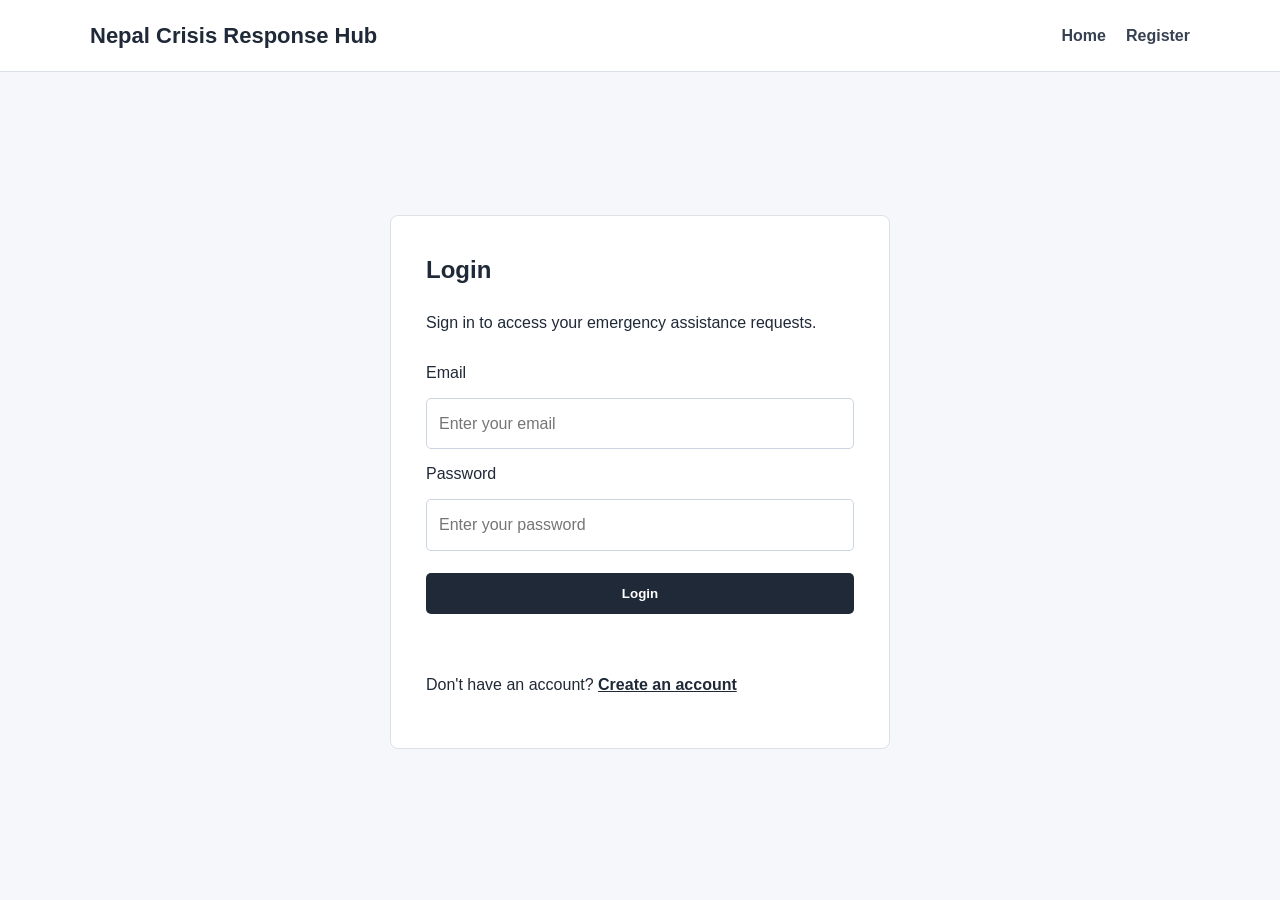
==== frontend/admin.html @ 8a1f474a "Enhance crisis alerts with severity and safety instructions" ====
<!DOCTYPE html>
<html lang="en">
<head>
    <meta charset="UTF-8">
    <meta name="viewport" content="width=device-width, initial-scale=1.0">
    <title>Admin | Nepal Crisis Response Hub</title>
    <link rel="stylesheet" href="css/style.css">
</head>

<body>

<header>
    <div class="container nav">
        <h1>Nepal Crisis Response Hub</h1>

        <nav>
            <a href="index.html">Home</a>
            <a href="dashboard.html">Dashboard</a>
            <a href="#publish">Publish Alert</a>
        </nav>
    </div>
</header>

<main>

    <section id="publish" class="section">
        <div class="container form-container">

            <h2>Publish Verified Crisis Alert</h2>

            <p>
                Prototype administration page for publishing verified
                emergency information.
            </p>

            <form id="alertForm">

                <label for="alertTitle">
                    Alert Title
                </label>

                <input
                    id="alertTitle"
                    type="text"
                    placeholder="Example: Flood Warning"
                    required
                >


                <label for="alertType">
                    Alert Type
                </label>

                <select id="alertType" required>
                    <option value="">Select alert type</option>
                    <option>Flood</option>
                    <option>Earthquake</option>
                    <option>Landslide</option>
                    <option>Severe Weather</option>
                    <option>Public Safety</option>
                    <option>Other</option>
                </select>
                
                <label for="alertSeverity">
                    Severity Level
                </label>

                <select id="alertSeverity" required>
                    <option value="">Select severity</option>
                    <option value="Low">Low</option>
                    <option value="Moderate">Moderate</option>
                    <option value="High">High</option>
                    <option value="Critical">Critical</option>
                </select>


                <label for="alertLocation">
                    Location
                </label>

                <input
                    id="alertLocation"
                    type="text"
                    placeholder="Example: Kathmandu"
                    required
                >


                <label for="alertDescription">
                    Alert Description
                </label>

                <textarea
                    id="alertDescription"
                    rows="5"
                    placeholder="Enter verified emergency information"
                    required
                ></textarea>

                
                    <label for="alertSafety">
                 Safety Instructions
                    </label>

                    <textarea
                     id="alertSafety"
                     rows="4"
                     placeholder="Enter recommended safety actions"
                      required
                ></textarea>



                <button type="submit">
                    Publish Prototype Alert
                </button>

                <p id="alertMessage"></p>

            </form>

        </div>
    </section>
<section class="section alternate">
    <div class="container">

        <h2>Published Alerts</h2>

        <p>
            Review or remove prototype crisis alerts that have been published.
        </p>

        <div class="cards" id="publishedAlertsContainer">
        </div>

    </div>
</section>
    
<section id="manageRequests" class="section">
    <div class="container">

        <h2>Manage Emergency Help Requests</h2>

        <p>
            Review submitted prototype assistance requests
            and update their progress.
        </p>

        <div id="adminRequestList" class="cards">
            <p>No emergency requests found.</p>
        </div>

    </div>
</section>

</main>

<footer>
    <div class="container">
        <p>
            Nepal Crisis Response Hub — CMPSC 3943 Team 5 Prototype
        </p>
    </div>
</footer>

<script src="js/admin.js"></script>

</body>
</html>
---- frontend/css/style.css ----
* {
    box-sizing: border-box;
}

body {
    margin: 0;
    font-family: Arial, Helvetica, sans-serif;
    background: #f5f7fa;
    color: #1f2937;
    line-height: 1.6;
}

.container {
    width: min(1100px, 90%);
    margin: auto;
}

header {
    background: #ffffff;
    border-bottom: 1px solid #dce1e7;
}

.nav {
    display: flex;
    align-items: center;
    justify-content: space-between;
    gap: 20px;
    padding: 18px 0;
}

.nav h1 {
    margin: 0;
    font-size: 22px;
}

nav {
    display: flex;
    gap: 20px;
}

nav a {
    text-decoration: none;
    color: #374151;
    font-weight: 600;
}

.hero {
    padding: 90px 0;
    background: #eef2f7;
}

.hero h2 {
    max-width: 700px;
    font-size: clamp(36px, 6vw, 60px);
    line-height: 1.05;
    margin: 10px 0 20px;
}

.hero p {
    max-width: 650px;
}

.label {
    font-weight: bold;
    text-transform: uppercase;
    letter-spacing: 1px;
}

.hero-buttons {
    display: flex;
    flex-wrap: wrap;
    gap: 12px;
    margin-top: 30px;
}

.button {
    display: inline-block;
    padding: 12px 20px;
    border-radius: 6px;
    text-decoration: none;
    font-weight: bold;
}

.primary {
    background: #1f2937;
    color: white;
}

.secondary {
    background: white;
    color: #1f2937;
    border: 1px solid #cbd5e1;
}

.section {
    padding: 70px 0;
}

.alternate {
    background: #e9edf2;
}

.cards {
    display: grid;
    grid-template-columns: repeat(auto-fit, minmax(220px, 1fr));
    gap: 20px;
    margin-top: 25px;
}

.card {
    background: white;
    border: 1px solid #dce1e7;
    border-radius: 8px;
    padding: 24px;
}

.badge {
    display: inline-block;
    background: #e5e7eb;
    padding: 4px 8px;
    border-radius: 4px;
    font-size: 13px;
    font-weight: bold;
}

.prototype-warning {
    font-weight: bold;
}

.form-container {
    max-width: 700px;
}

form {
    display: grid;
    gap: 12px;
    margin-top: 25px;
}

input,
select,
textarea {
    width: 100%;
    padding: 12px;
    font: inherit;
    border: 1px solid #cbd5e1;
    border-radius: 5px;
}

button {
    margin-top: 10px;
    padding: 13px;
    border: none;
    border-radius: 5px;
    background: #1f2937;
    color: white;
    font-weight: bold;
    cursor: pointer;
}

#formMessage {
    font-weight: bold;
}

footer {
    padding: 30px 0;
    background: #111827;
    color: white;
    text-align: center;
}

@media (max-width: 700px) {
    .nav {
        align-items: flex-start;
        flex-direction: column;
    }

    nav {
        flex-wrap: wrap;
    }

    .hero {
        padding: 60px 0;
    }
}
.auth-page {
    min-height: calc(100vh - 80px);
    display: flex;
    justify-content: center;
    align-items: center;
    padding: 50px 20px;
}

.auth-card {
    width: min(500px, 100%);
    background: white;
    border: 1px solid #dce1e7;
    border-radius: 8px;
    padding: 35px;
}

.auth-card h2 {
    margin-top: 0;
}

.auth-card form {
    margin-bottom: 20px;
}

.auth-card a {
    color: #1f2937;
    font-weight: bold;
}

#loginMessage,
#registerMessage {
    font-weight: bold;
    margin-top: 10px;
}
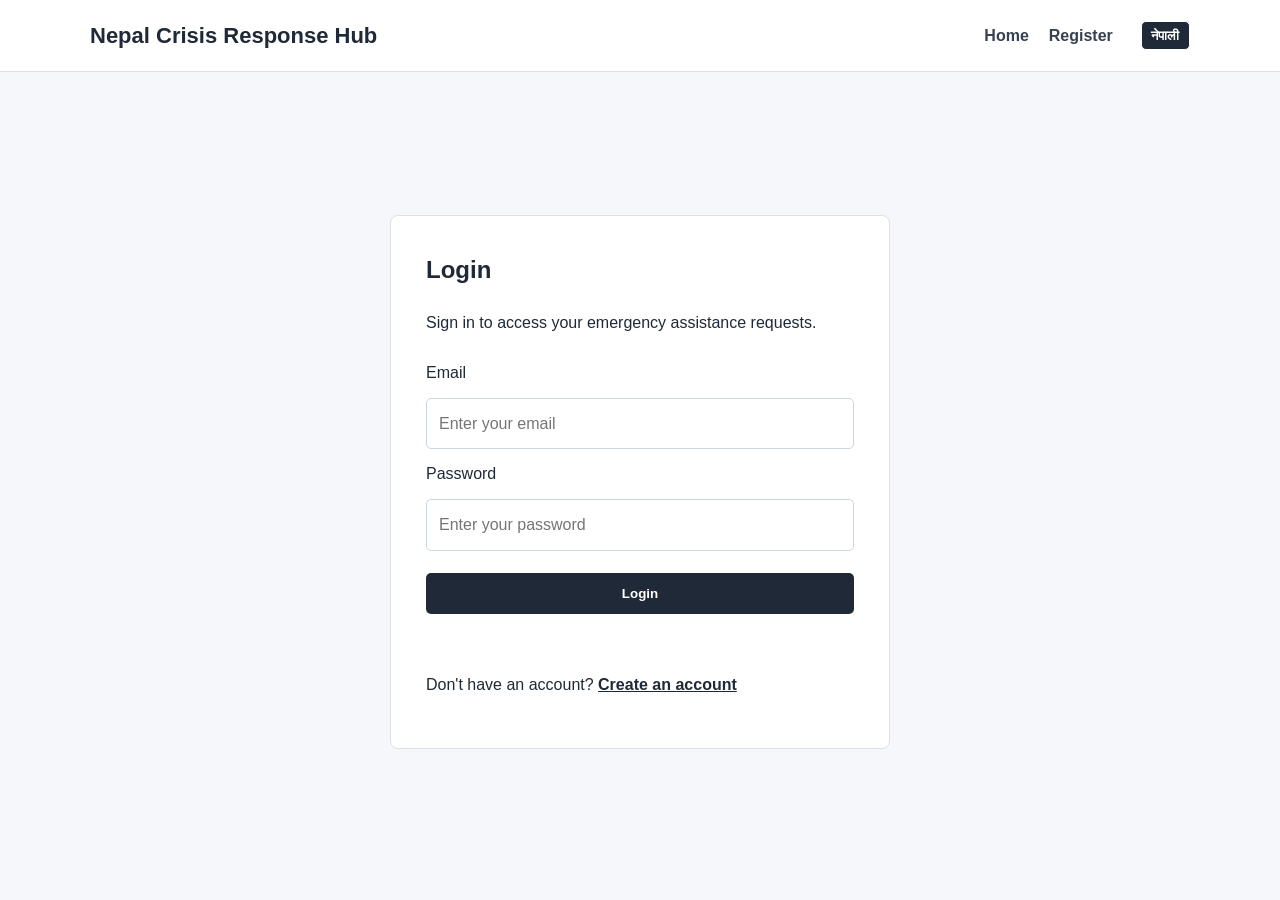
==== commit 54161d6d: "Finish Final Demo Features" ====
--- a/frontend/admin.html
+++ b/frontend/admin.html
@@ -17,6 +17,7 @@
             <a href="index.html">Home</a>
             <a href="dashboard.html">Dashboard</a>
             <a href="#publish">Publish Alert</a>
+            <button type="button" id="languageToggle" class="language-toggle"></button>
         </nav>
     </div>
 </header>
@@ -153,6 +154,15 @@
     </div>
 </section>
 
+
+<section id="resourceAvailabilitySection">
+    <h2>Manage Resource Availability</h2>
+    <p>Update simulated resource availability for demonstration purposes.</p>
+
+    <div id="adminResourceList" class="cards"></div>
+</section>
+
+
 </main>
 
 <footer>
@@ -163,6 +173,7 @@
     </div>
 </footer>
 
+<script src="js/language.js"></script>
 <script src="js/admin.js"></script>
 
 </body>
--- a/frontend/css/style.css
+++ b/frontend/css/style.css
@@ -35,6 +35,8 @@
 
 nav {
     display: flex;
+    flex-wrap: wrap;
+    align-items: center;
     gap: 20px;
 }
 
@@ -216,4 +218,17 @@
 #registerMessage {
     font-weight: bold;
     margin-top: 10px;
-}+}
+.language-toggle,
+.contact-save {
+    margin: 0 0 0 0.5rem;
+    padding: 0.35rem 0.6rem;
+}
+
+.language-toggle {
+    border: 1px solid currentColor;
+}
+
+#donationForm[hidden] {
+    display: none;
+}
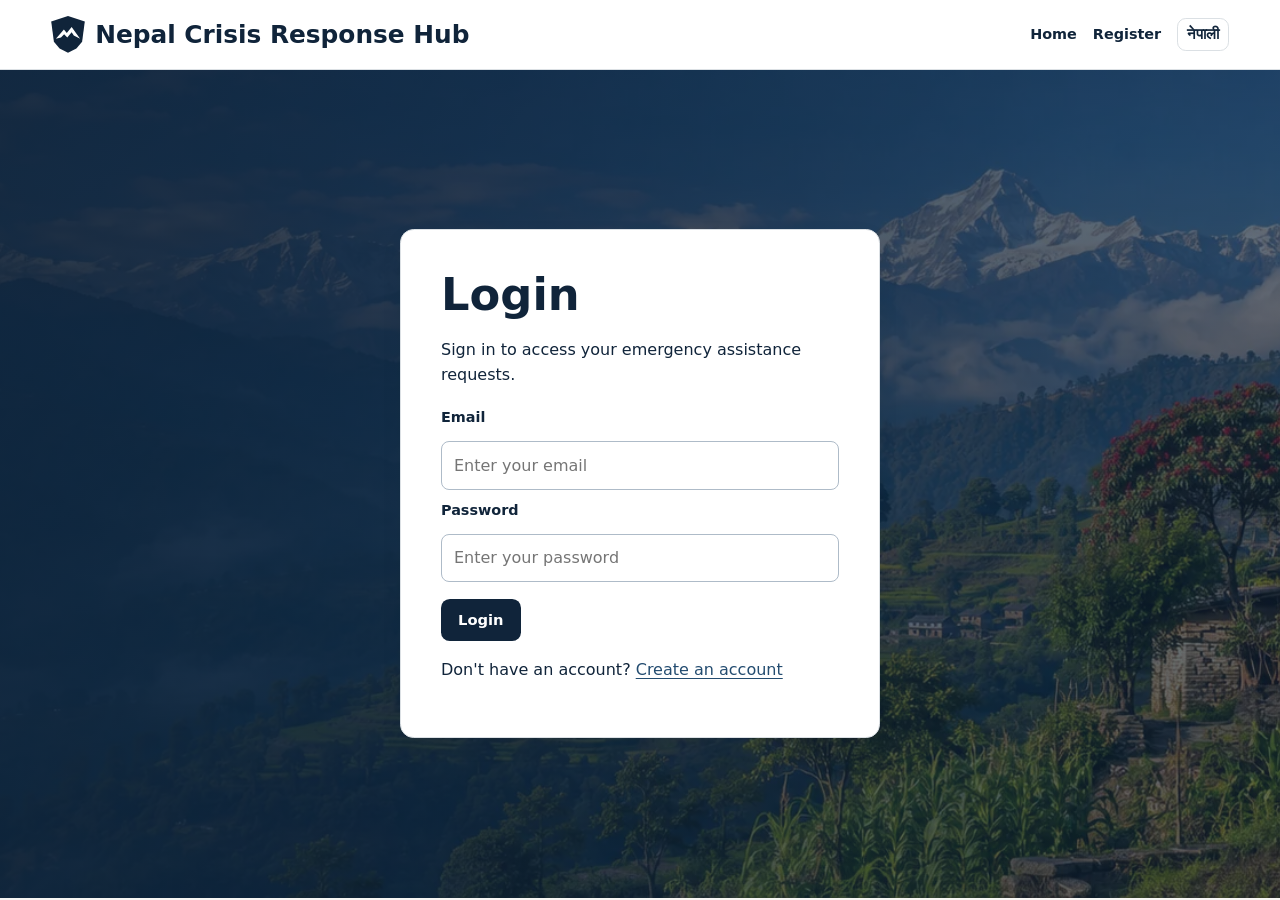
==== commit 32791ca9: "Update website design and show request submitter in the Summary box." ====
--- a/frontend/admin.html
+++ b/frontend/admin.html
@@ -7,11 +7,11 @@
     <link rel="stylesheet" href="css/style.css">
 </head>
 
-<body>
+<body class="workspace-page">
 
 <header>
     <div class="container nav">
-        <h1>Nepal Crisis Response Hub</h1>
+        <h1 class="site-brand"><span class="site-crest" aria-hidden="true"></span><span>Nepal Crisis Response Hub</span></h1>
 
         <nav>
             <a href="index.html">Home</a>
@@ -174,6 +174,7 @@
 </footer>
 
 <script src="js/language.js"></script>
+<script src="js/request-card.js"></script>
 <script src="js/admin.js"></script>
 
 </body>
--- a/frontend/css/style.css
+++ b/frontend/css/style.css
@@ -1,234 +1,257 @@
-* {
-    box-sizing: border-box;
-}
+:root {
+    --ink: #10243a;
+    --muted: #48586a;
+    --paper: #fff;
+    --canvas: #f7f6f3;
+    --alternate: #efeee9;
+    --line: #dbe0e4;
+    --red: #a72c22;
+    --red-hover: #842118;
+    --shadow: 0 8px 26px #10243a0a;
+    --font-sans: "Segoe UI", system-ui, -apple-system, Arial, sans-serif;
+}
+
+*, *::before, *::after { box-sizing: border-box; }
+[hidden] { display: none !important; }
 
 body {
     margin: 0;
-    font-family: Arial, Helvetica, sans-serif;
-    background: #f5f7fa;
-    color: #1f2937;
+    font-family: var(--font-sans);
+    background: var(--canvas);
+    color: var(--ink);
     line-height: 1.6;
 }
 
-.container {
-    width: min(1100px, 90%);
-    margin: auto;
-}
+.container { width: min(1320px, 92%); margin-inline: auto; }
+h2, h3, h4 { line-height: 1.2; }
+h2 { margin: 0 0 1rem; font: 700 clamp(1.75rem, 3.5vw, 2.85rem)/1.13 var(--font-sans); }
+h3 { margin: 0 0 .65rem; font-size: 1.18rem; }
+p { margin: 0 0 .9rem; }
+a { color: #234c70; text-underline-offset: .18em; }
+:focus-visible { outline: 3px solid #195b94; outline-offset: 4px; }
 
 header {
-    background: #ffffff;
-    border-bottom: 1px solid #dce1e7;
+    background: var(--paper);
+    border-bottom: 1px solid var(--line);
 }
 
 .nav {
     display: flex;
     align-items: center;
     justify-content: space-between;
-    gap: 20px;
-    padding: 18px 0;
-}
-
-.nav h1 {
+    flex-wrap: wrap;
+    gap: .75rem 1.5rem;
+    padding-block: 1rem;
+}
+
+.site-brand {
+    display: flex;
+    align-items: center;
+    gap: .65rem;
     margin: 0;
-    font-size: 22px;
-}
-
-nav {
-    display: flex;
-    flex-wrap: wrap;
+    font: 700 clamp(1.12rem, 2vw, 1.55rem)/1.12 var(--font-sans);
+}
+
+.site-crest {
+    display: grid;
+    place-items: center;
+    width: 2.1rem;
+    height: 2.3rem;
+    flex: none;
+    background: var(--ink);
+    clip-path: polygon(50% 0, 100% 15%, 92% 70%, 75% 88%, 50% 100%, 25% 88%, 8% 70%, 0 15%);
+}
+
+.site-crest::before {
+    content: "";
+    width: 72%;
+    height: 50%;
+    background: white;
+    clip-path: polygon(0 74%, 33% 24%, 45% 43%, 65% 10%, 100% 74%, 74% 56%, 65% 38%, 47% 67%, 34% 49%, 21% 67%);
+}
+
+nav { display: flex; flex-wrap: wrap; align-items: center; gap: .4rem 1rem; }
+nav a { color: var(--ink); text-decoration: none; font-size: .9rem; font-weight: 650; }
+nav a:hover { text-decoration: underline; }
+#authNavLink, #logoutButton { background: var(--ink); color: white; padding: .5rem .85rem; border-radius: .5rem; }
+
+.hero {
+    display: grid;
     align-items: center;
-    gap: 20px;
-}
-
-nav a {
+    min-height: clamp(28rem, 43vw, 39rem);
+    width: min(1440px, 96%);
+    margin: clamp(1rem, 2.2vw, 2rem) auto 0;
+    padding-block: clamp(2.75rem, 7vw, 6rem);
+    border-radius: 1.1rem;
+    background: linear-gradient(90deg, #091d32fa 0%, #091d32de 28%, #091d3273 66%, #091d321a 100%),
+        #10243a url("../images/nepal-mountain.jpg") center 36% / cover no-repeat;
+    color: white;
+}
+
+.hero .container { width: 90%; }
+.hero h2 { max-width: 49rem; letter-spacing: -.035em; margin: .7rem 0 1.15rem; font-size: clamp(2.45rem, 6vw, 5rem); line-height: 1.02; }
+.hero p:not(.label) { max-width: 36rem; color: #edf2f7; font-size: clamp(1rem, 2vw, 1.22rem); }
+.hero .label { color: #edf2f7; font-weight: 750; text-transform: uppercase; letter-spacing: .13em; font-size: .8rem; }
+.hero-buttons { display: flex; flex-wrap: wrap; gap: .7rem; margin-top: 1.5rem; }
+.hero :focus-visible { outline-color: white; }
+.hero .primary { background: white; color: var(--ink); }
+.hero .primary:hover { background: #e8eef4; }
+.hero .secondary { background: var(--red); color: white; border-color: transparent; }
+.hero .secondary:hover { background: var(--red-hover); }
+
+.button, button {
+    display: inline-block;
+    padding: .65rem 1rem;
+    border: 1px solid transparent;
+    border-radius: .55rem;
+    background: var(--ink);
+    color: white;
+    font: 650 .92rem/1.35 var(--font-sans);
     text-decoration: none;
-    color: #374151;
-    font-weight: 600;
-}
-
-.hero {
-    padding: 90px 0;
-    background: #eef2f7;
-}
-
-.hero h2 {
-    max-width: 700px;
-    font-size: clamp(36px, 6vw, 60px);
-    line-height: 1.05;
-    margin: 10px 0 20px;
-}
-
-.hero p {
-    max-width: 650px;
-}
-
-.label {
-    font-weight: bold;
-    text-transform: uppercase;
-    letter-spacing: 1px;
-}
-
-.hero-buttons {
-    display: flex;
-    flex-wrap: wrap;
-    gap: 12px;
-    margin-top: 30px;
-}
-
-.button {
+    cursor: pointer;
+}
+
+button { margin-top: .5rem; }
+button:hover, .button:hover { background: #213e5a; }
+button:disabled { opacity: .6; cursor: default; }
+.secondary { background: white; color: var(--ink); border-color: var(--line); }
+.secondary:hover { background: var(--alternate); }
+
+.section { padding-block: clamp(2.5rem, 5vw, 4.5rem); }
+.alternate { background: var(--alternate); }
+.section-heading { display: flex; align-items: baseline; justify-content: space-between; flex-wrap: wrap; gap: .2rem 1rem; }
+.section-heading .prototype-warning { margin-bottom: 1rem; }
+.prototype-warning {
     display: inline-block;
-    padding: 12px 20px;
-    border-radius: 6px;
-    text-decoration: none;
-    font-weight: bold;
-}
-
-.primary {
-    background: #1f2937;
-    color: white;
-}
-
-.secondary {
-    background: white;
-    color: #1f2937;
-    border: 1px solid #cbd5e1;
-}
-
-.section {
-    padding: 70px 0;
-}
-
-.alternate {
-    background: #e9edf2;
+    padding: .2rem .65rem;
+    border-radius: .5rem;
+    background: #e9ecef;
+    color: #384758;
+    font-size: .85rem;
+    font-weight: 650;
 }
 
 .cards {
     display: grid;
-    grid-template-columns: repeat(auto-fit, minmax(220px, 1fr));
-    gap: 20px;
-    margin-top: 25px;
-}
-
-.card {
-    background: white;
-    border: 1px solid #dce1e7;
-    border-radius: 8px;
-    padding: 24px;
-}
+    grid-template-columns: repeat(auto-fit, minmax(min(100%, 235px), 1fr));
+    gap: 1rem;
+    margin-top: 1.25rem;
+}
+
+.card, .auth-card {
+    min-width: 0;
+    background: var(--paper);
+    border: 1px solid var(--line);
+    border-radius: .85rem;
+    padding: clamp(1rem, 2.3vw, 1.6rem);
+    box-shadow: var(--shadow);
+    overflow-wrap: anywhere;
+}
+
+.card .badge { margin-bottom: .85rem; }
+.card p:last-child { margin-bottom: 0; }
+.card button + button { margin-inline-start: .35rem; }
 
 .badge {
     display: inline-block;
-    background: #e5e7eb;
-    padding: 4px 8px;
-    border-radius: 4px;
-    font-size: 13px;
-    font-weight: bold;
-}
-
-.prototype-warning {
-    font-weight: bold;
-}
-
-.form-container {
-    max-width: 700px;
-}
-
-form {
-    display: grid;
-    gap: 12px;
-    margin-top: 25px;
-}
-
-input,
-select,
-textarea {
+    padding: .22rem .55rem;
+    border-radius: .4rem;
+    background: #e8eef4;
+    color: #234c70;
+    font-size: .75rem;
+    font-weight: 750;
+}
+
+#alertsContainer { grid-template-columns: repeat(auto-fill, minmax(min(100%, 300px), 1fr)); }
+#alertsContainer .card { border-top: 3px solid #718ca5; }
+#alertsContainer :is([data-severity="high"], [data-severity="critical"]) { border-top-color: var(--red); }
+#alertsContainer :is([data-severity="high"], [data-severity="critical"]) .badge { background: #fbe0db; color: #83291d; }
+#alertsContainer :is([data-severity="moderate"], [data-severity="medium"]) { border-top-color: #997018; }
+#alertsContainer :is([data-severity="moderate"], [data-severity="medium"]) .badge { background: #ffedc9; color: #694900; }
+#alertsContainer [data-severity="low"] { border-top-color: #3e795d; }
+#alertsContainer [data-severity="low"] .badge { background: #e0f0e6; color: #24563d; }
+#alertsContainer h3 { font: 700 1.36rem/1.2 var(--font-sans); }
+
+.alert-filters {
+    display: grid;
+    grid-template-columns: minmax(0, 1fr) minmax(0, 2fr);
+    gap: .85rem;
+    padding: 1rem;
+    border: 1px solid var(--line);
+    border-radius: .75rem;
+    background: var(--paper);
+}
+.alert-location-filter { display: grid; grid-template-columns: minmax(0, 1fr) auto; gap: 0 .6rem; align-items: end; }
+.alert-location-filter label { grid-column: 1 / -1; }
+#clearAlertLocation { margin: 0; align-self: stretch; }
+
+.form-container { max-width: 730px; }
+form { display: grid; gap: .55rem; margin-top: 1.15rem; }
+label { display: inline-block; margin-bottom: .2rem; font-size: .9rem; font-weight: 650; }
+input:not([type="checkbox"]), select, textarea {
     width: 100%;
-    padding: 12px;
+    padding: .65rem .75rem;
     font: inherit;
-    border: 1px solid #cbd5e1;
-    border-radius: 5px;
-}
-
-button {
-    margin-top: 10px;
-    padding: 13px;
-    border: none;
-    border-radius: 5px;
-    background: #1f2937;
-    color: white;
-    font-weight: bold;
-    cursor: pointer;
-}
-
-#formMessage {
-    font-weight: bold;
-}
-
-footer {
-    padding: 30px 0;
-    background: #111827;
-    color: white;
-    text-align: center;
-}
+    color: var(--ink);
+    background: white;
+    border: 1px solid #aebbc8;
+    border-radius: .5rem;
+}
+input[type="checkbox"] { margin-inline-end: .4rem; accent-color: var(--ink); }
+textarea { resize: vertical; }
+form button[type="submit"] { justify-self: start; }
+#helpForm button[type="submit"], #donationForm button[type="submit"] { background: var(--red); }
+#helpForm button[type="submit"]:hover, #donationForm button[type="submit"]:hover { background: var(--red-hover); }
+#formMessage, #loginMessage, #registerMessage { font-weight: 650; }
+#loginMessage:empty, #registerMessage:empty, #locationMessage:empty, #donationMessage:empty, #contactMessage:empty { display: none; }
+
+.auth-page {
+    min-height: calc(100svh - 72px);
+    display: grid;
+    place-items: center;
+    padding: 2rem 1rem;
+    background: linear-gradient(115deg, #10243ae8, #10243a99),
+        var(--ink) url("../images/nepal-valley.webp") center / cover no-repeat;
+}
+.auth-card { width: min(100%, 30rem); padding: clamp(1.4rem, 4vw, 2.5rem); }
+.auth-card form { margin-bottom: 1rem; }
+.workspace-page main { min-height: 75vh; }
+.workspace-page .card { margin-bottom: .75rem; }
+.workspace-page .cards .card { margin-bottom: 0; }
+.workspace-page :is(#assignedRequestsSection, #responderRequestsSection) { margin-top: 2.5rem; }
+#requestList { margin-top: 1rem; }
+#requestHistorySection { margin-top: 2rem; }
+#resourceAvailabilitySection { width: min(1320px, 92%); margin: 0 auto 3rem; }
+
+.request-submitter {
+    border-top: 1px solid var(--line);
+    margin-top: 1rem;
+    padding-top: .7rem;
+    color: var(--muted);
+    font-size: .88rem;
+}
+
+.language-toggle, .contact-save { margin: 0; padding: .35rem .55rem; }
+.language-toggle { background: white; color: var(--ink); border-color: var(--line); }
+.language-toggle:hover { background: var(--alternate); }
+.contact-save { margin-inline-start: .4rem; }
+
+footer { padding: 1.5rem 0; background: var(--ink); color: white; text-align: center; }
+footer p { margin: 0; }
 
 @media (max-width: 700px) {
-    .nav {
-        align-items: flex-start;
-        flex-direction: column;
+    .nav { padding-block: .75rem; }
+    nav { gap: .35rem .75rem; }
+    .hero {
+        min-height: 25rem;
+        background-image: linear-gradient(90deg, #091d32ed, #091d32ad 74%, #091d3254),
+            url("../images/nepal-mountain.jpg");
+        background-position: center, 68% 36%;
     }
-
-    nav {
-        flex-wrap: wrap;
-    }
-
-    .hero {
-        padding: 60px 0;
-    }
-}
-.auth-page {
-    min-height: calc(100vh - 80px);
-    display: flex;
-    justify-content: center;
-    align-items: center;
-    padding: 50px 20px;
-}
-
-.auth-card {
-    width: min(500px, 100%);
-    background: white;
-    border: 1px solid #dce1e7;
-    border-radius: 8px;
-    padding: 35px;
-}
-
-.auth-card h2 {
-    margin-top: 0;
-}
-
-.auth-card form {
-    margin-bottom: 20px;
-}
-
-.auth-card a {
-    color: #1f2937;
-    font-weight: bold;
-}
-
-#loginMessage,
-#registerMessage {
-    font-weight: bold;
-    margin-top: 10px;
-}
-.language-toggle,
-.contact-save {
-    margin: 0 0 0 0.5rem;
-    padding: 0.35rem 0.6rem;
-}
-
-.language-toggle {
-    border: 1px solid currentColor;
-}
-
-#donationForm[hidden] {
-    display: none;
-}
+    .alert-filters { grid-template-columns: 1fr; }
+}
+
+@media (max-width: 380px) {
+    .alert-location-filter { grid-template-columns: 1fr; gap: .35rem; }
+    #clearAlertLocation { justify-self: start; }
+}
